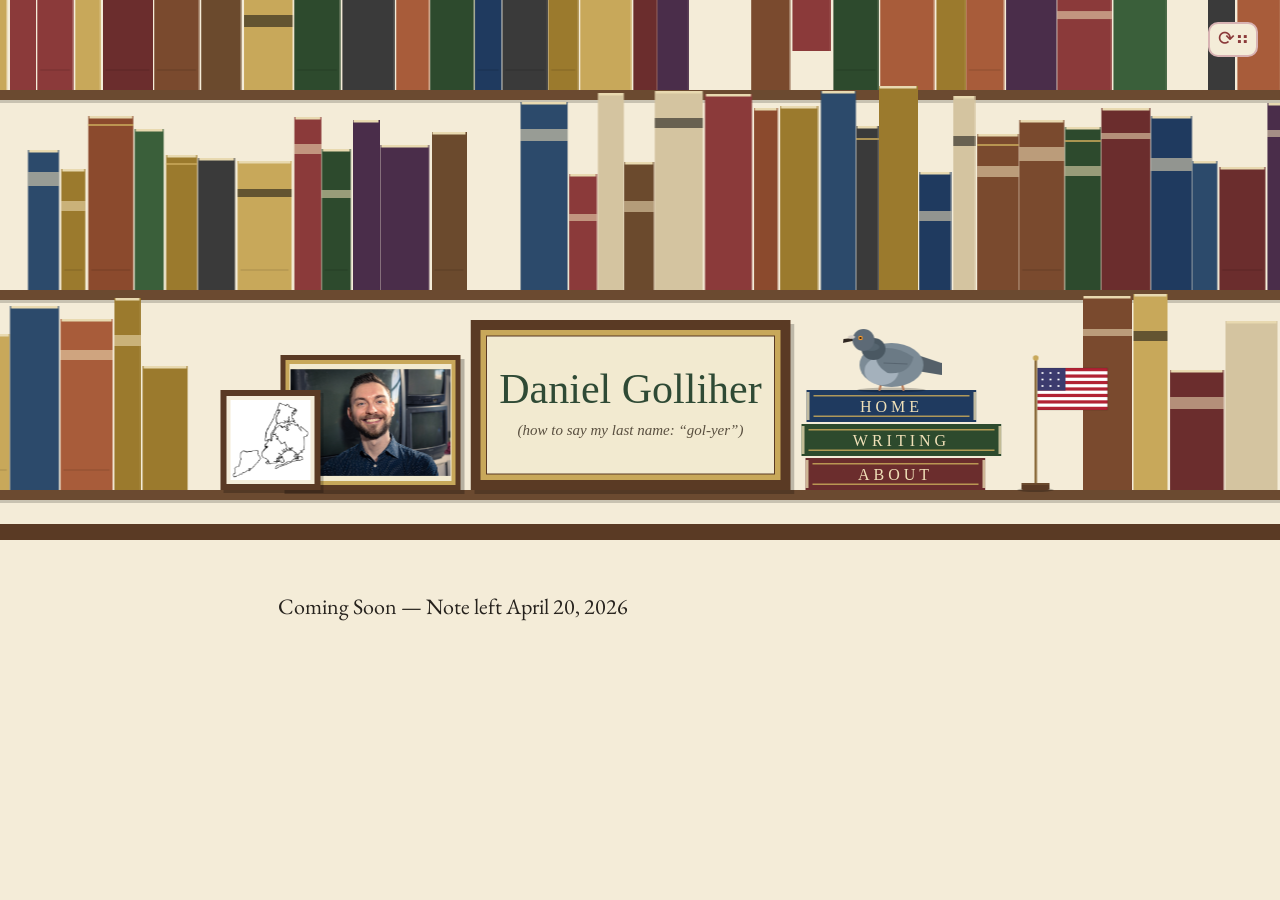
==== about/index.html @ 11338f19 "Add /writing and /about subpages; bump mobile type sizes - Add writing/index.html and about/index.ht" ====
<!doctype html>
<html lang="en">
<head>
  <meta charset="utf-8">
  <title>About &mdash; Daniel Golliher</title>
  <meta name="viewport" content="width=850">
  <link rel="stylesheet" href="../lib/style.css">
</head>
<body>

<div class="shelves">
  <object id="shelves" class="shelves" type="image/svg+xml" data="../lib/shelves.svg"></object>
  <script>
    window.populate_shelves = function(shelves) {
      var doc = shelves.contentDocument;
      if (!doc) return;
      var books = doc.querySelectorAll('g.book');
      var group_delays = {};
      books.forEach(function(book) {
        var group = Array.from(book.classList).find(c => c.startsWith('book-g'));
        var delay;
        if (group && group_delays[group] === undefined) {
          group_delays[group] = Math.random() * 2.5;
          delay = group_delays[group];
        } else if (group) {
          delay = group_delays[group] + Math.random() * 0.4;
        } else {
          delay = Math.random() * 2.5;
        }
        book.style.animation = 'none';
        void book.getBoundingClientRect();
        setTimeout(function() {
          book.style.opacity = '0';
          book.style.animation = 'place_book 0.9s ease-out forwards';
          book.style.animationDelay = delay + 's';
        }, 10);
      });
    };

    document.addEventListener('DOMContentLoaded', function() {
      var shelves = document.getElementById('shelves');
      shelves.addEventListener('load', function() {
        var already = sessionStorage.getItem('has_populated_shelves');
        if (!already) {
          populate_shelves(shelves);
          sessionStorage.setItem('has_populated_shelves', 'true');
        } else {
          var doc = shelves.contentDocument;
          if (doc) doc.querySelectorAll('g.book').forEach(function(b) { b.style.opacity = '1'; });
        }
      });
      var btn = document.getElementById('restock_shelves');
      if (btn) btn.addEventListener('click', function(e) {
        e.preventDefault();
        populate_shelves(shelves);
      });
    });
  </script>
</div>

<a href="#" id="restock_shelves" class="restock" title="Restock the shelves">&#10227;&#10294;</a>

<h1 class="sr-only">About &mdash; Daniel Golliher</h1>

<p>Coming Soon &mdash; Note left April 20, 2026</p>

</body>
</html>
---- lib/style.css ----
@import url("https://fonts.googleapis.com/css2?family=EB+Garamond:ital,wght@0,400;0,500;1,400&family=IM+Fell+English:ital@0;1&family=IM+Fell+English+SC&display=swap");

:root {
  --black: #26221d;
  --accent: #8b3a3a;        /* oxblood — link */
  --accent-light: #d8b3b3;  /* faded rose — underline */
  --blue: #2f4a35;          /* deep library green — heading */
  --blue-light: #bfd1bf;
  --white: #f4ecd8;         /* warm cream — paper */
  --svg-width: 1989px;

  /* shelf theme variables — cross into the SVG via JS (and default here) */
  --wall: #f4ecd8;
  --frame: #5a3a24;
  --shelf: #6b4a30;
}

/* ############################# global ############################# */

body {
  font-family: "EB Garamond", "Adobe Caslon Pro", Georgia, serif;
  font-size: 22px;
  font-weight: 400;
  color: var(--black);
  width: 725px;
  padding: 0 50px;
  margin: 590px auto 0;
  background-color: var(--white);
  line-height: 1.5;
}

h1, h2, h3 { font-family: "IM Fell English", "EB Garamond", serif; }

.enable_transition { transition: background-color 0.15s; }

a, a:visited, a:active {
  color: var(--accent);
  text-decoration: none;
  border-bottom: 1px solid var(--accent-light);
}
a:hover { border-bottom: 3px solid var(--accent); }
.enable_transition_a { transition: 0.15s; }

h1, h2, h3 {
  font-weight: 700;
  color: var(--blue);
  letter-spacing: -0.01em;
}

h1 {
  font-size: 48px;
  text-align: center;
  margin: 0 0 14px;
}

h2 { font-size: 24px; text-align: center; }
h3 { font-size: 22px; }

p { margin: 0 0 1em; }

em { font-style: italic; }

ul {
  list-style: none;
  padding: 0;
  line-height: 1.4;
}

li { margin-bottom: 8px; }

section h2 {
  font-size: 22px;
  font-weight: 700;
  text-align: left;
  color: var(--blue);
  margin: 1.4em 0 0.5em;
}

ul.contact-list li {
  display: flex;
  align-items: center;
  gap: 12px;
  margin-bottom: 10px;
}

ul.contact-list .icon {
  width: 20px;
  height: 20px;
  flex-shrink: 0;
  color: var(--blue);
}

ul.writing-list li {
  margin-bottom: 10px;
}

ul.writing-list .icon {
  width: 18px;
  height: 18px;
  color: var(--blue);
  vertical-align: -4px;
  margin-right: 8px;
}

hr {
  border: none;
  height: 1px;
  background: var(--blue-light);
  margin: 20px 250px 30px;
}

/* ############################# shelves ############################# */

div.shelves {
  position: absolute;
  top: 0;
  left: 0;
  z-index: -10;
  height: 570px;
  width: 100%;
  overflow: hidden;
}

object.shelves {
  position: absolute;
  display: block;
  top: -150px;
  left: 50%;
  transform: translate(-50%);
  width: var(--svg-width);
}

/* ############################# accessibility ############################# */

.sr-only {
  position: absolute;
  width: 1px;
  height: 1px;
  padding: 0;
  margin: -1px;
  overflow: hidden;
  clip: rect(0, 0, 0, 0);
  white-space: nowrap;
  border: 0;
}

/* Restock button — floats in the top-right corner of the viewport */

a.restock {
  position: fixed;
  top: 22px;
  right: 22px;
  display: inline-block;
  border: 2px solid var(--accent-light);
  border-radius: 10px;
  padding: 1px 0 0 2px;
  width: 44px;
  height: 30px;
  text-align: center;
  z-index: 10;
  background: var(--white);
  font-size: 20px;
  line-height: 26px;
}

a.restock:hover {
  color: var(--white);
  background-color: var(--accent);
  border-color: var(--accent);
  border-bottom: 2px solid var(--accent);
}

/* ############################# mobile ############################# */

@media screen and (max-width: 860px) {
  body { font-size: 36px; line-height: 1.4; }
  h2 { font-size: 40px; }
  section h2 { font-size: 34px; }
  h3 { font-size: 32px; }
  ul.contact-list li { gap: 18px; margin-bottom: 16px; }
  ul.contact-list .icon { width: 32px; height: 32px; }
  ul.writing-list li { margin-bottom: 16px; }
  ul.writing-list .icon { width: 28px; height: 28px; vertical-align: -7px; margin-right: 12px; }
  a.restock { width: 48px; height: 34px; font-size: 22px; line-height: 30px; }
}
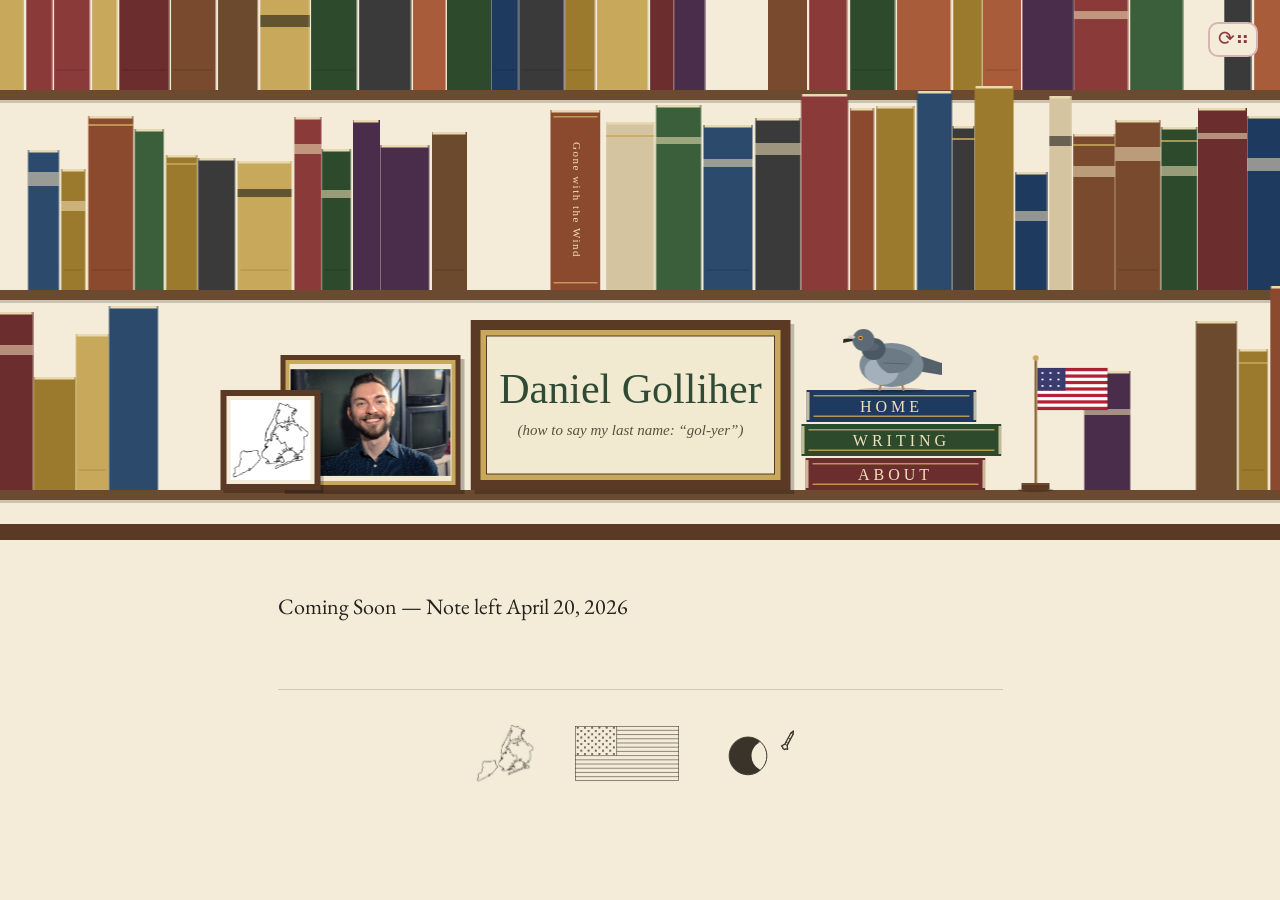
==== commit bea9138f: "Propagate the flourish footer to every page Previously only the home page had the end-of-page flouri" ====
--- a/about/index.html
+++ b/about/index.html
@@ -64,5 +64,73 @@
 
 <p>Coming Soon &mdash; Note left April 20, 2026</p>
 
+<footer class="flourish" aria-hidden="true">
+  <img class="flourish-item flourish-boroughs" src="/lib/nyc-boroughs.png" alt="" width="60" height="60">
+
+  <svg class="flourish-item flourish-flag" viewBox="0 0 190 100" width="104" height="55" xmlns="http://www.w3.org/2000/svg">
+    <g fill="none" stroke="#3a332a" stroke-width="1" stroke-linejoin="miter" stroke-linecap="butt" vector-effect="non-scaling-stroke">
+      <rect x="0.5" y="0.5" width="189" height="99"/>
+      <line x1="76" y1="7.69"  x2="190" y2="7.69"/>
+      <line x1="76" y1="15.38" x2="190" y2="15.38"/>
+      <line x1="76" y1="23.08" x2="190" y2="23.08"/>
+      <line x1="76" y1="30.77" x2="190" y2="30.77"/>
+      <line x1="76" y1="38.46" x2="190" y2="38.46"/>
+      <line x1="76" y1="46.15" x2="190" y2="46.15"/>
+      <line x1="0" y1="53.85" x2="190" y2="53.85"/>
+      <line x1="0" y1="61.54" x2="190" y2="61.54"/>
+      <line x1="0" y1="69.23" x2="190" y2="69.23"/>
+      <line x1="0" y1="76.92" x2="190" y2="76.92"/>
+      <line x1="0" y1="84.62" x2="190" y2="84.62"/>
+      <line x1="0" y1="92.31" x2="190" y2="92.31"/>
+      <line x1="76" y1="0" x2="76" y2="53.85"/>
+      <defs>
+        <polygon id="f-star"
+          points="0,-1.8 0.40,-0.56 1.71,-0.56 0.65,0.21 1.06,1.46 0,0.69 -1.06,1.46 -0.65,0.21 -1.71,-0.56 -0.40,-0.56"/>
+      </defs>
+      <use href="#f-star" x="5"    y="2.9"/><use href="#f-star" x="18.2" y="2.9"/><use href="#f-star" x="31.4" y="2.9"/>
+      <use href="#f-star" x="44.6" y="2.9"/><use href="#f-star" x="57.8" y="2.9"/><use href="#f-star" x="71"   y="2.9"/>
+      <use href="#f-star" x="11.6" y="8.9"/><use href="#f-star" x="24.8" y="8.9"/><use href="#f-star" x="38"   y="8.9"/>
+      <use href="#f-star" x="51.2" y="8.9"/><use href="#f-star" x="64.4" y="8.9"/>
+      <use href="#f-star" x="5"    y="14.9"/><use href="#f-star" x="18.2" y="14.9"/><use href="#f-star" x="31.4" y="14.9"/>
+      <use href="#f-star" x="44.6" y="14.9"/><use href="#f-star" x="57.8" y="14.9"/><use href="#f-star" x="71"   y="14.9"/>
+      <use href="#f-star" x="11.6" y="20.9"/><use href="#f-star" x="24.8" y="20.9"/><use href="#f-star" x="38"   y="20.9"/>
+      <use href="#f-star" x="51.2" y="20.9"/><use href="#f-star" x="64.4" y="20.9"/>
+      <use href="#f-star" x="5"    y="26.9"/><use href="#f-star" x="18.2" y="26.9"/><use href="#f-star" x="31.4" y="26.9"/>
+      <use href="#f-star" x="44.6" y="26.9"/><use href="#f-star" x="57.8" y="26.9"/><use href="#f-star" x="71"   y="26.9"/>
+      <use href="#f-star" x="11.6" y="32.9"/><use href="#f-star" x="24.8" y="32.9"/><use href="#f-star" x="38"   y="32.9"/>
+      <use href="#f-star" x="51.2" y="32.9"/><use href="#f-star" x="64.4" y="32.9"/>
+      <use href="#f-star" x="5"    y="38.9"/><use href="#f-star" x="18.2" y="38.9"/><use href="#f-star" x="31.4" y="38.9"/>
+      <use href="#f-star" x="44.6" y="38.9"/><use href="#f-star" x="57.8" y="38.9"/><use href="#f-star" x="71"   y="38.9"/>
+      <use href="#f-star" x="11.6" y="44.9"/><use href="#f-star" x="24.8" y="44.9"/><use href="#f-star" x="38"   y="44.9"/>
+      <use href="#f-star" x="51.2" y="44.9"/><use href="#f-star" x="64.4" y="44.9"/>
+      <use href="#f-star" x="5"    y="50.9"/><use href="#f-star" x="18.2" y="50.9"/><use href="#f-star" x="31.4" y="50.9"/>
+      <use href="#f-star" x="44.6" y="50.9"/><use href="#f-star" x="57.8" y="50.9"/><use href="#f-star" x="71"   y="50.9"/>
+    </g>
+  </svg>
+
+  <svg class="flourish-item flourish-moon" viewBox="0 0 60 40" width="87" height="58" xmlns="http://www.w3.org/2000/svg">
+    <defs>
+      <mask id="crescent-mask">
+        <rect width="60" height="40" fill="black"/>
+        <circle cx="20" cy="22" r="13" fill="white"/>
+        <circle cx="33" cy="22" r="10.6" fill="black"/>
+      </mask>
+    </defs>
+    <circle cx="20" cy="22" r="13" fill="#3a332a" mask="url(#crescent-mask)"/>
+    <circle cx="20" cy="22" r="13" fill="none" stroke="#3a332a" stroke-width="1" vector-effect="non-scaling-stroke"/>
+    <g fill="none" stroke="#3a332a" stroke-linejoin="round" stroke-linecap="round"
+       transform="translate(48 11) rotate(28)" stroke-width="0.9"
+       vector-effect="non-scaling-stroke">
+      <path d="M 0 -7 L -0.9 -5 L -0.9 3.8 L -2.4 6 L -1.2 6.3 L -0.8 7.1 L 0.8 7.1 L 1.2 6.3 L 2.4 6 L 0.9 3.8 L 0.9 -5 Z"/>
+      <g stroke-width="0.5">
+        <line x1="-0.9" y1="-5"   x2="0.9" y2="-5"/>
+        <line x1="-0.9" y1="-1.2" x2="0.9" y2="-1.2"/>
+        <line x1="-0.9" y1="2.2"  x2="0.9" y2="2.2"/>
+        <line x1="-0.9" y1="3.8"  x2="0.9" y2="3.8"/>
+      </g>
+    </g>
+  </svg>
+</footer>
+
 </body>
 </html>
--- a/lib/style.css
+++ b/lib/style.css
@@ -24,7 +24,7 @@
   color: var(--black);
   width: 725px;
   padding: 0 50px;
-  margin: 590px auto 0;
+  margin: 0 auto;
   background-color: var(--white);
   line-height: 1.5;
 }
@@ -74,6 +74,85 @@
   text-align: left;
   color: var(--blue);
   margin: 1.4em 0 0.5em;
+}
+
+/* Individual book pages (/books/<slug>/) */
+article.book-page {
+  margin: 1em 0 3em;
+}
+article.book-page h1 {
+  font-family: "IM Fell English", serif;
+  font-size: 34px;
+  color: var(--blue);
+  margin: 0.2em 0 0.6em;
+  letter-spacing: 0.01em;
+}
+article.book-page h2 {
+  font-size: 24px;
+  text-align: left;
+  margin: 1.4em 0 0.5em;
+}
+article.book-page h3 { font-size: 20px; margin: 1.2em 0 0.4em; }
+article.book-page ul { margin: 0.6em 0 1em; padding-left: 1.2em; list-style: disc; }
+article.book-page li { margin-bottom: 4px; }
+article.book-page code {
+  font-family: "Courier New", monospace;
+  background: #ede3c9;
+  padding: 1px 4px;
+  border-radius: 3px;
+  font-size: 0.9em;
+}
+article.book-page hr {
+  border: 0;
+  border-top: 1px solid rgba(46, 34, 24, 0.25);
+  margin: 1.8em 0;
+}
+article.book-page blockquote {
+  margin: 1em 0 1em 0.4em;
+  padding: 0.2em 0 0.2em 1.1em;
+  border-left: 3px solid rgba(46, 34, 24, 0.35);
+  color: #3d342a;
+  font-style: italic;
+}
+article.book-page blockquote p { margin: 0.6em 0; }
+
+/* Library accordion on the home page */
+button.library-toggle {
+  background: none;
+  border: none;
+  padding: 0;
+  font: inherit;
+  color: var(--accent);
+  cursor: pointer;
+  border-bottom: 1px solid var(--accent-light);
+  line-height: 1;
+}
+button.library-toggle:hover { border-bottom: 3px solid var(--accent); }
+button.library-toggle:focus-visible { outline: 2px solid var(--accent); outline-offset: 2px; }
+
+ul.library-list {
+  margin: 0.8em 0 0;
+  padding-left: 1.4em;
+  list-style: disc;
+  line-height: 1.5;
+}
+ul.library-list li { margin-bottom: 4px; }
+
+/* Decorative end-of-page flourish */
+footer.flourish {
+  display: flex;
+  justify-content: center;
+  align-items: center;
+  gap: 40px;
+  margin: 3em 0 2em;
+  padding: 1.5em 0 0;
+  border-top: 1px solid rgba(46, 34, 24, 0.18);
+}
+footer.flourish .flourish-item { flex-shrink: 0; }
+footer.flourish .flourish-boroughs {
+  /* PNG is black-on-white — blend the white into the cream page */
+  mix-blend-mode: multiply;
+  opacity: 0.9;
 }
 
 ul.contact-list li {
@@ -112,12 +191,11 @@
 /* ############################# shelves ############################# */
 
 div.shelves {
-  position: absolute;
-  top: 0;
-  left: 0;
-  z-index: -10;
+  position: relative;
   height: 570px;
-  width: 100%;
+  width: 100vw;
+  margin-left: calc(50% - 50vw);   /* break out of body's width to full viewport */
+  margin-bottom: 20px;
   overflow: hidden;
 }
 
@@ -182,4 +260,11 @@
   ul.writing-list li { margin-bottom: 16px; }
   ul.writing-list .icon { width: 28px; height: 28px; vertical-align: -7px; margin-right: 12px; }
   a.restock { width: 48px; height: 34px; font-size: 22px; line-height: 30px; }
-}
+
+  /* Zoom the shelves slightly on mobile so the nameplate and menu books
+     read larger. Everything scales uniformly; boroughs/flag at the edges
+     of the visible slice clip a little more. */
+  object.shelves {
+    transform: translate(-50%) scale(1.1);
+  }
+}
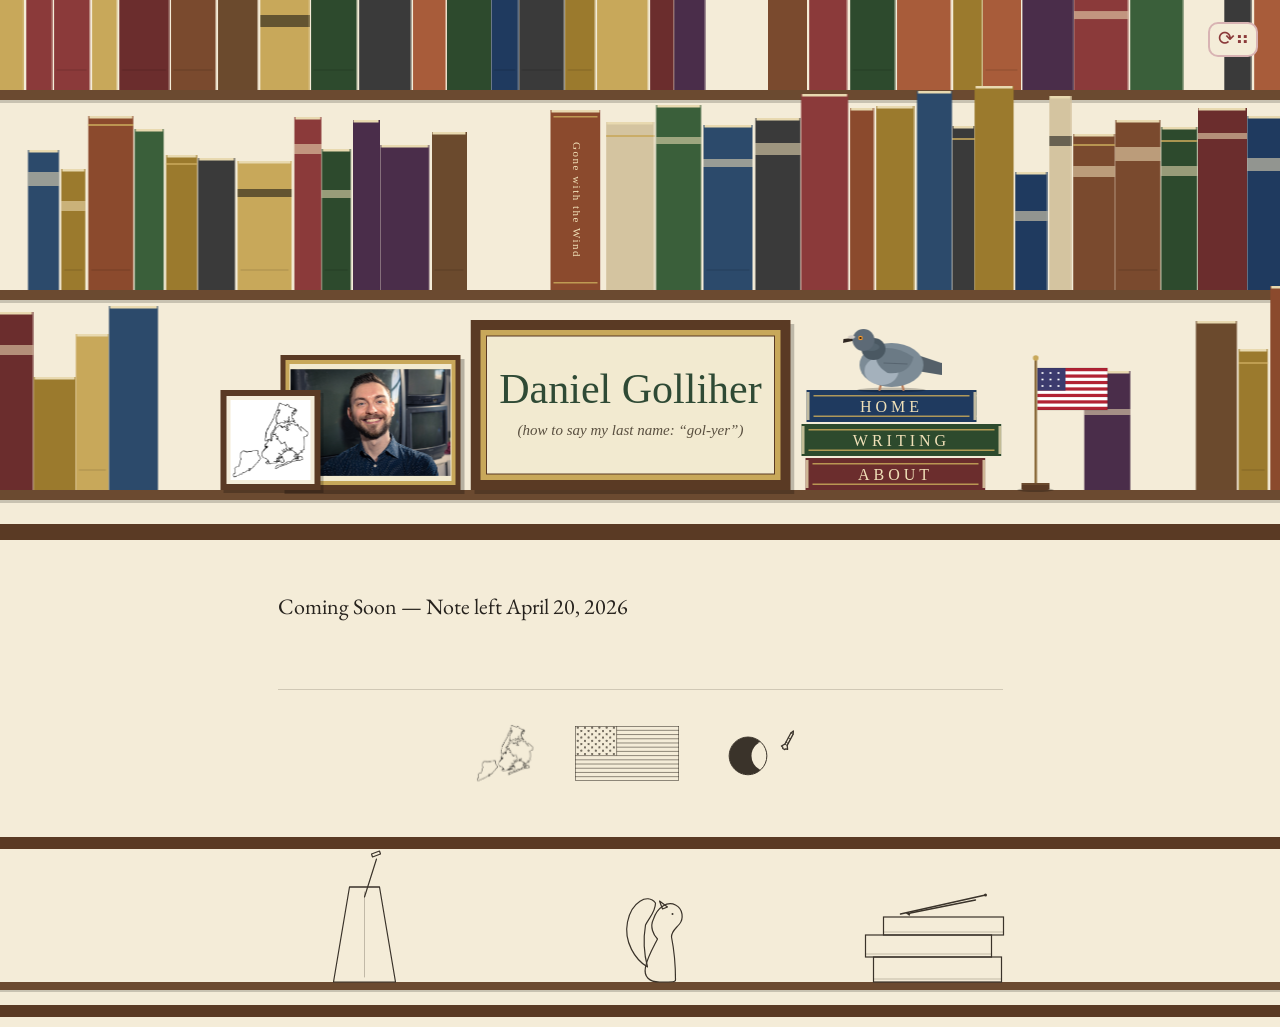
==== commit e716af1f: "Add a short curios shelf below the footer flourish A second full-bleed shelf (200px tall, matching t" ====
--- a/about/index.html
+++ b/about/index.html
@@ -132,5 +132,44 @@
   </svg>
 </footer>
 
+<aside class="curios-shelf" aria-hidden="true">
+  <svg viewBox="0 0 1989 200" xmlns="http://www.w3.org/2000/svg">
+    <rect x="80" y="10" width="1829" height="180" fill="#f4ecd8"/>
+    <rect x="92" y="155" width="1805" height="8" fill="#6b4a30"/>
+    <rect x="92" y="163" width="1805" height="2" fill="rgba(0,0,0,0.18)"/>
+    <rect x="80" y="10" width="12" height="180" fill="#5a3a24"/>
+    <rect x="1897" y="10" width="12" height="180" fill="#5a3a24"/>
+    <rect x="80" y="10" width="1829" height="12" fill="#5a3a24"/>
+    <rect x="80" y="178" width="1829" height="12" fill="#5a3a24"/>
+    <g fill="none" stroke="#3a332a" stroke-width="1.2" stroke-linejoin="round" stroke-linecap="round" vector-effect="non-scaling-stroke">
+      <path d="M 688 155 L 750 155 L 734 60 L 704 60 Z"/>
+      <line x1="704" y1="60" x2="734" y2="60"/>
+      <line x1="719" y1="150" x2="719" y2="65" stroke-width="0.5" opacity="0.55"/>
+      <line x1="719" y1="70" x2="731" y2="32"/>
+      <path d="M 727 30 L 735 27 L 734 24 L 726 27 Z"/>
+    </g>
+    <g fill="none" stroke="#3a332a" stroke-width="1.2" stroke-linejoin="round" stroke-linecap="round" vector-effect="non-scaling-stroke">
+      <path d="M 1014 155 C 1004 155 998 150 1000 140 C 1002 130 1008 120 1012 112 C 1008 108 1004 100 1008 92 C 1012 80 1022 74 1030 78 C 1038 82 1038 92 1034 97 C 1030 102 1026 104 1026 110 C 1028 120 1030 135 1030 153 C 1030 155 1028 155 1014 155 Z"/>
+      <path d="M 1017 82 L 1014 74 L 1022 80 Z"/>
+      <circle cx="1027" cy="87" r="1" fill="#3a332a" stroke="none"/>
+      <path d="M 1002 140 C 990 133 978 115 982 95 C 986 75 1002 66 1010 76 C 1010 85 1004 90 1000 98 C 998 110 998 125 1002 140 Z"/>
+    </g>
+    <g fill="none" stroke="#3a332a" stroke-width="1.2" stroke-linejoin="miter" stroke-linecap="butt" vector-effect="non-scaling-stroke">
+      <rect x="1228" y="130" width="128" height="25"/>
+      <line x1="1228" y1="152" x2="1356" y2="152" stroke-width="0.5" opacity="0.55"/>
+      <rect x="1220" y="108" width="126" height="22"/>
+      <line x1="1220" y1="127" x2="1346" y2="127" stroke-width="0.5" opacity="0.55"/>
+      <rect x="1238" y="90" width="120" height="18"/>
+      <line x1="1238" y1="105" x2="1358" y2="105" stroke-width="0.5" opacity="0.55"/>
+    </g>
+    <g fill="none" stroke="#3a332a" stroke-width="1.4" stroke-linejoin="round" stroke-linecap="round" vector-effect="non-scaling-stroke">
+      <line x1="1255" y1="87" x2="1340" y2="68"/>
+      <circle cx="1340" cy="68" r="1.5" fill="#3a332a" stroke="none"/>
+      <line x1="1265" y1="86" x2="1330" y2="73"/>
+      <path d="M 1265 86 L 1260 86 L 1264 89 Z" fill="#3a332a" stroke="none"/>
+    </g>
+  </svg>
+</aside>
+
 </body>
 </html>
--- a/lib/style.css
+++ b/lib/style.css
@@ -153,6 +153,31 @@
   /* PNG is black-on-white — blend the white into the cream page */
   mix-blend-mode: multiply;
   opacity: 0.9;
+}
+
+/* Small curios shelf sitting below the flourish, full-bleed like the top shelves */
+.curios-shelf {
+  position: relative;
+  width: 100vw;
+  margin-left: calc(50% - 50vw);
+  margin-top: 2em;
+  margin-bottom: 0;
+  height: 200px;
+  overflow: hidden;
+}
+.curios-shelf > svg {
+  position: absolute;
+  top: 0;
+  left: 50%;
+  transform: translateX(-50%);
+  width: 1989px;
+  height: 200px;
+  display: block;
+}
+@media screen and (max-width: 860px) {
+  .curios-shelf > svg {
+    transform: translateX(-50%) scale(1.1);
+  }
 }
 
 ul.contact-list li {
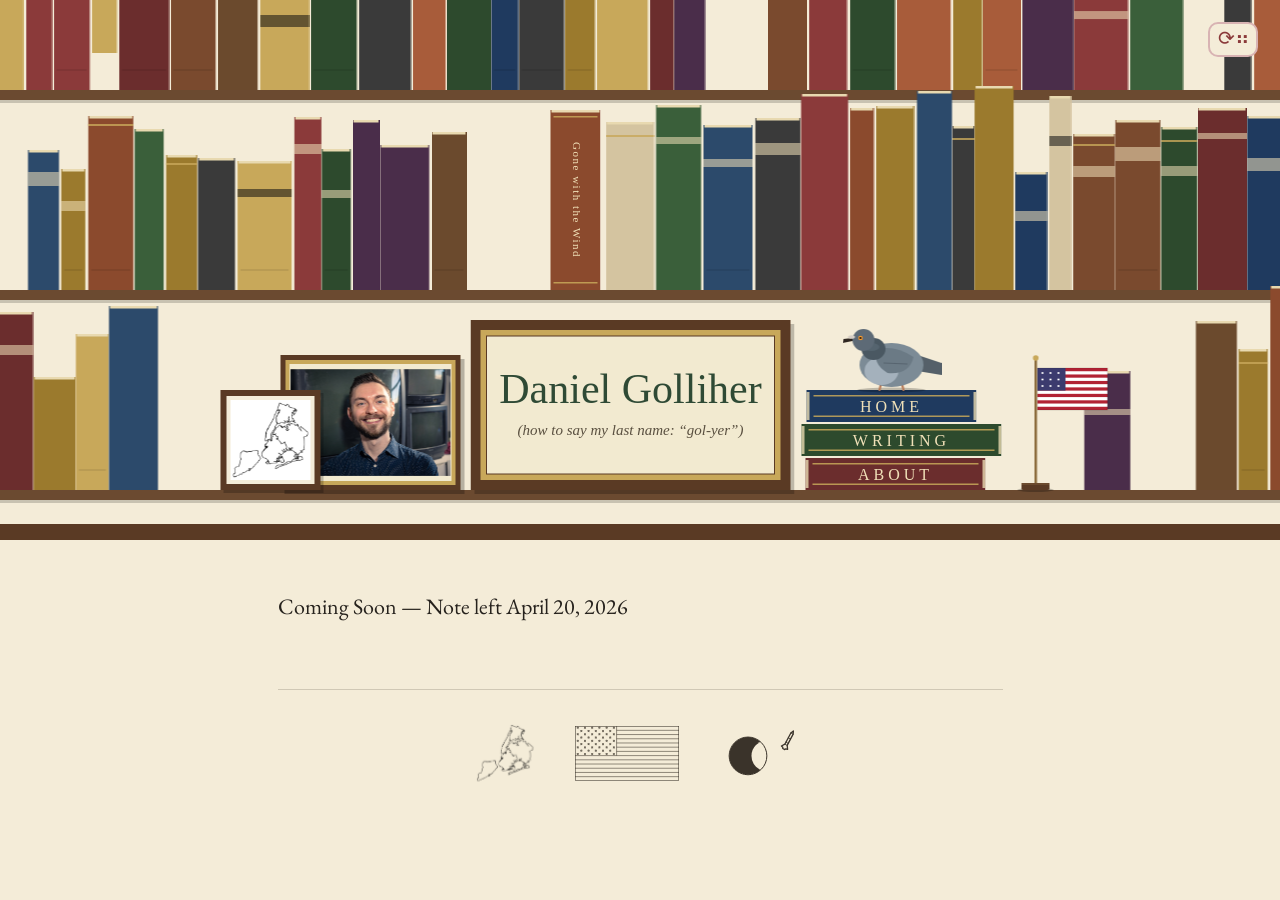
==== commit 835a107a: "Remove the curios shelf Take out the short wooden shelf with metronome/squirrel/notebooks that was a" ====
--- a/about/index.html
+++ b/about/index.html
@@ -132,44 +132,5 @@
   </svg>
 </footer>
 
-<aside class="curios-shelf" aria-hidden="true">
-  <svg viewBox="0 0 1989 200" xmlns="http://www.w3.org/2000/svg">
-    <rect x="80" y="10" width="1829" height="180" fill="#f4ecd8"/>
-    <rect x="92" y="155" width="1805" height="8" fill="#6b4a30"/>
-    <rect x="92" y="163" width="1805" height="2" fill="rgba(0,0,0,0.18)"/>
-    <rect x="80" y="10" width="12" height="180" fill="#5a3a24"/>
-    <rect x="1897" y="10" width="12" height="180" fill="#5a3a24"/>
-    <rect x="80" y="10" width="1829" height="12" fill="#5a3a24"/>
-    <rect x="80" y="178" width="1829" height="12" fill="#5a3a24"/>
-    <g fill="none" stroke="#3a332a" stroke-width="1.2" stroke-linejoin="round" stroke-linecap="round" vector-effect="non-scaling-stroke">
-      <path d="M 688 155 L 750 155 L 734 60 L 704 60 Z"/>
-      <line x1="704" y1="60" x2="734" y2="60"/>
-      <line x1="719" y1="150" x2="719" y2="65" stroke-width="0.5" opacity="0.55"/>
-      <line x1="719" y1="70" x2="731" y2="32"/>
-      <path d="M 727 30 L 735 27 L 734 24 L 726 27 Z"/>
-    </g>
-    <g fill="none" stroke="#3a332a" stroke-width="1.2" stroke-linejoin="round" stroke-linecap="round" vector-effect="non-scaling-stroke">
-      <path d="M 1014 155 C 1004 155 998 150 1000 140 C 1002 130 1008 120 1012 112 C 1008 108 1004 100 1008 92 C 1012 80 1022 74 1030 78 C 1038 82 1038 92 1034 97 C 1030 102 1026 104 1026 110 C 1028 120 1030 135 1030 153 C 1030 155 1028 155 1014 155 Z"/>
-      <path d="M 1017 82 L 1014 74 L 1022 80 Z"/>
-      <circle cx="1027" cy="87" r="1" fill="#3a332a" stroke="none"/>
-      <path d="M 1002 140 C 990 133 978 115 982 95 C 986 75 1002 66 1010 76 C 1010 85 1004 90 1000 98 C 998 110 998 125 1002 140 Z"/>
-    </g>
-    <g fill="none" stroke="#3a332a" stroke-width="1.2" stroke-linejoin="miter" stroke-linecap="butt" vector-effect="non-scaling-stroke">
-      <rect x="1228" y="130" width="128" height="25"/>
-      <line x1="1228" y1="152" x2="1356" y2="152" stroke-width="0.5" opacity="0.55"/>
-      <rect x="1220" y="108" width="126" height="22"/>
-      <line x1="1220" y1="127" x2="1346" y2="127" stroke-width="0.5" opacity="0.55"/>
-      <rect x="1238" y="90" width="120" height="18"/>
-      <line x1="1238" y1="105" x2="1358" y2="105" stroke-width="0.5" opacity="0.55"/>
-    </g>
-    <g fill="none" stroke="#3a332a" stroke-width="1.4" stroke-linejoin="round" stroke-linecap="round" vector-effect="non-scaling-stroke">
-      <line x1="1255" y1="87" x2="1340" y2="68"/>
-      <circle cx="1340" cy="68" r="1.5" fill="#3a332a" stroke="none"/>
-      <line x1="1265" y1="86" x2="1330" y2="73"/>
-      <path d="M 1265 86 L 1260 86 L 1264 89 Z" fill="#3a332a" stroke="none"/>
-    </g>
-  </svg>
-</aside>
-
 </body>
 </html>
--- a/lib/style.css
+++ b/lib/style.css
@@ -155,30 +155,6 @@
   opacity: 0.9;
 }
 
-/* Small curios shelf sitting below the flourish, full-bleed like the top shelves */
-.curios-shelf {
-  position: relative;
-  width: 100vw;
-  margin-left: calc(50% - 50vw);
-  margin-top: 2em;
-  margin-bottom: 0;
-  height: 200px;
-  overflow: hidden;
-}
-.curios-shelf > svg {
-  position: absolute;
-  top: 0;
-  left: 50%;
-  transform: translateX(-50%);
-  width: 1989px;
-  height: 200px;
-  display: block;
-}
-@media screen and (max-width: 860px) {
-  .curios-shelf > svg {
-    transform: translateX(-50%) scale(1.1);
-  }
-}
 
 ul.contact-list li {
   display: flex;
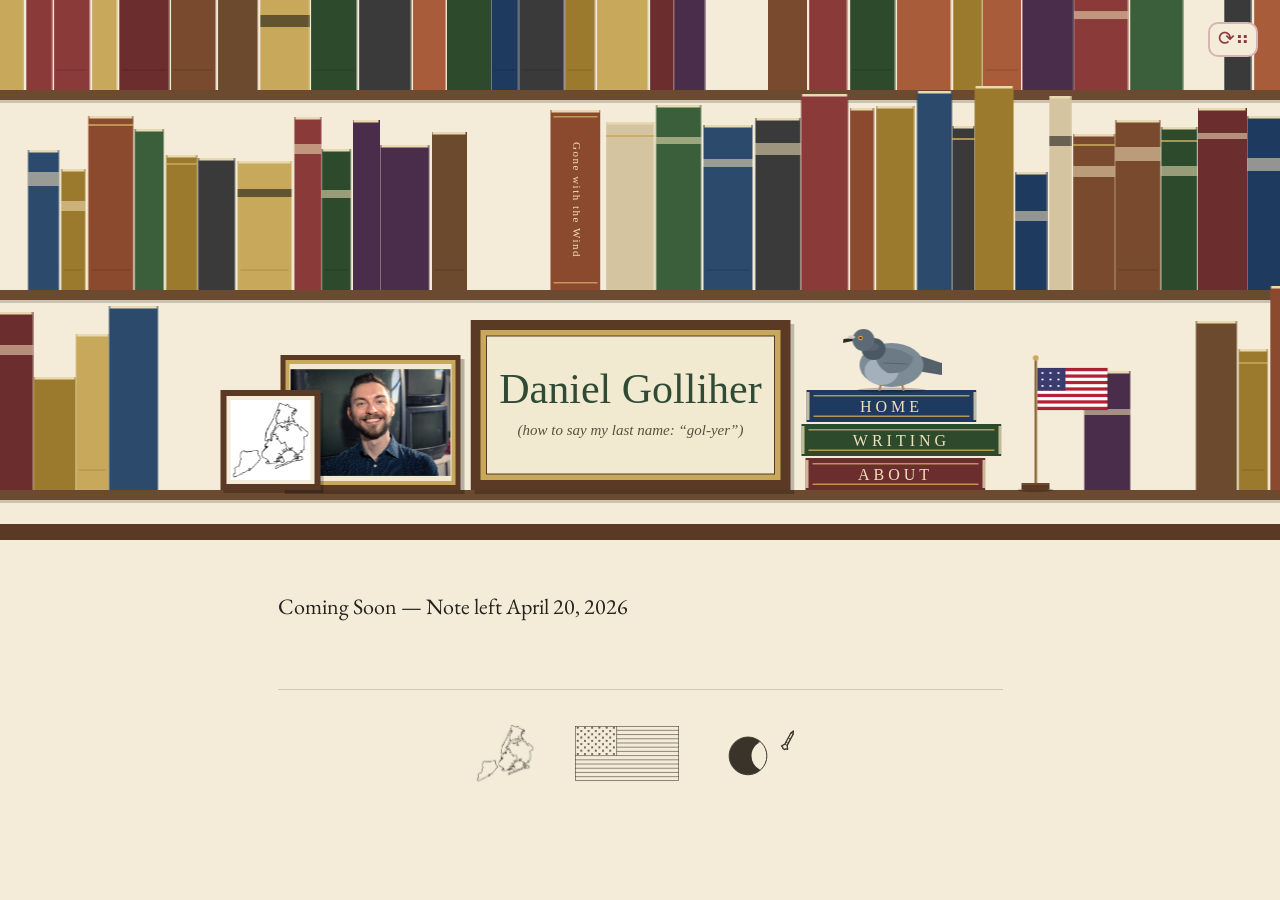
==== commit d96155ac: "Add social media preview image and Open Graph / Twitter meta New 1200×630 OG card at lib/og-image.pn" ====
--- a/about/index.html
+++ b/about/index.html
@@ -4,6 +4,19 @@
   <meta charset="utf-8">
   <title>About &mdash; Daniel Golliher</title>
   <meta name="viewport" content="width=850">
+  <meta name="description" content="About Daniel Golliher.">
+  <meta property="og:type" content="website">
+  <meta property="og:site_name" content="Daniel Golliher">
+  <meta property="og:title" content="About — Daniel Golliher">
+  <meta property="og:description" content="On the governance and greatness of New York.">
+  <meta property="og:url" content="https://www.danielgolliher.com/about/">
+  <meta property="og:image" content="https://www.danielgolliher.com/lib/og-image.png">
+  <meta property="og:image:width" content="1200">
+  <meta property="og:image:height" content="630">
+  <meta name="twitter:card" content="summary_large_image">
+  <meta name="twitter:title" content="About — Daniel Golliher">
+  <meta name="twitter:description" content="On the governance and greatness of New York.">
+  <meta name="twitter:image" content="https://www.danielgolliher.com/lib/og-image.png">
   <link rel="stylesheet" href="../lib/style.css">
 </head>
 <body>
